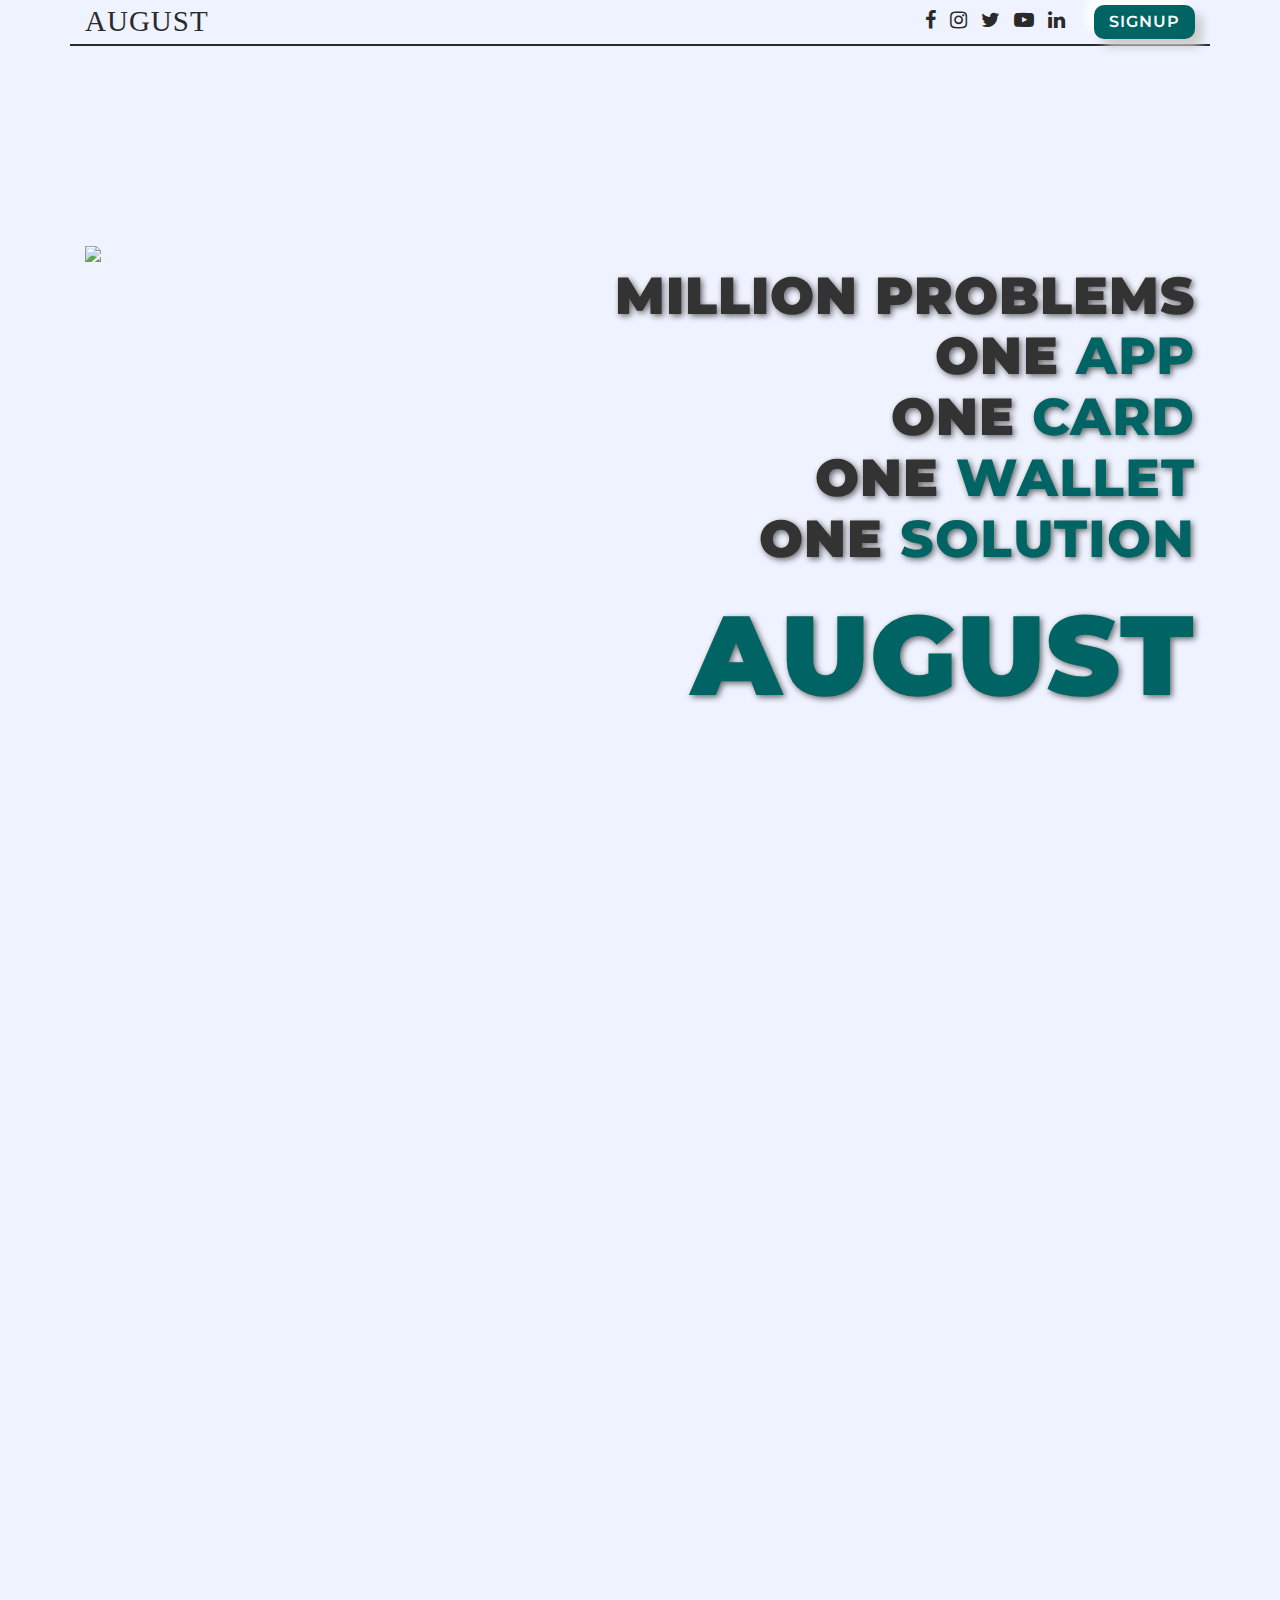
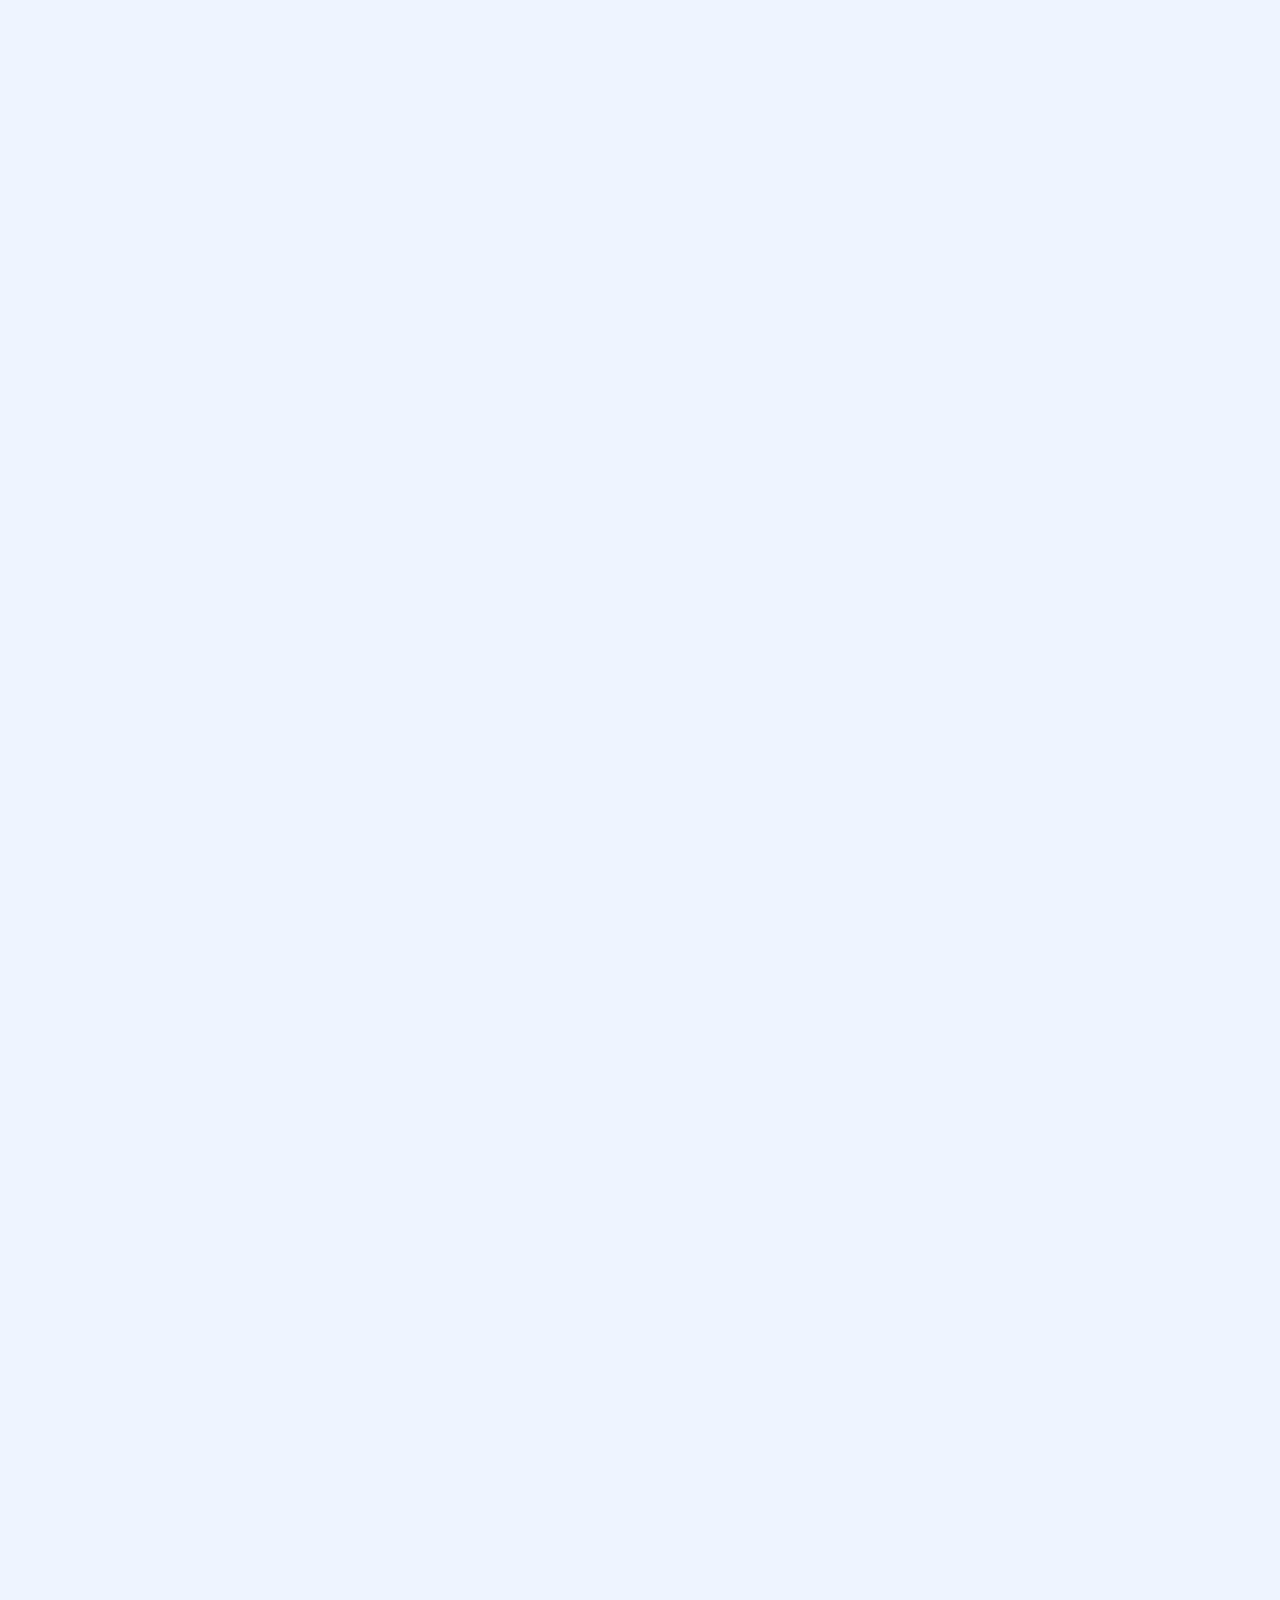
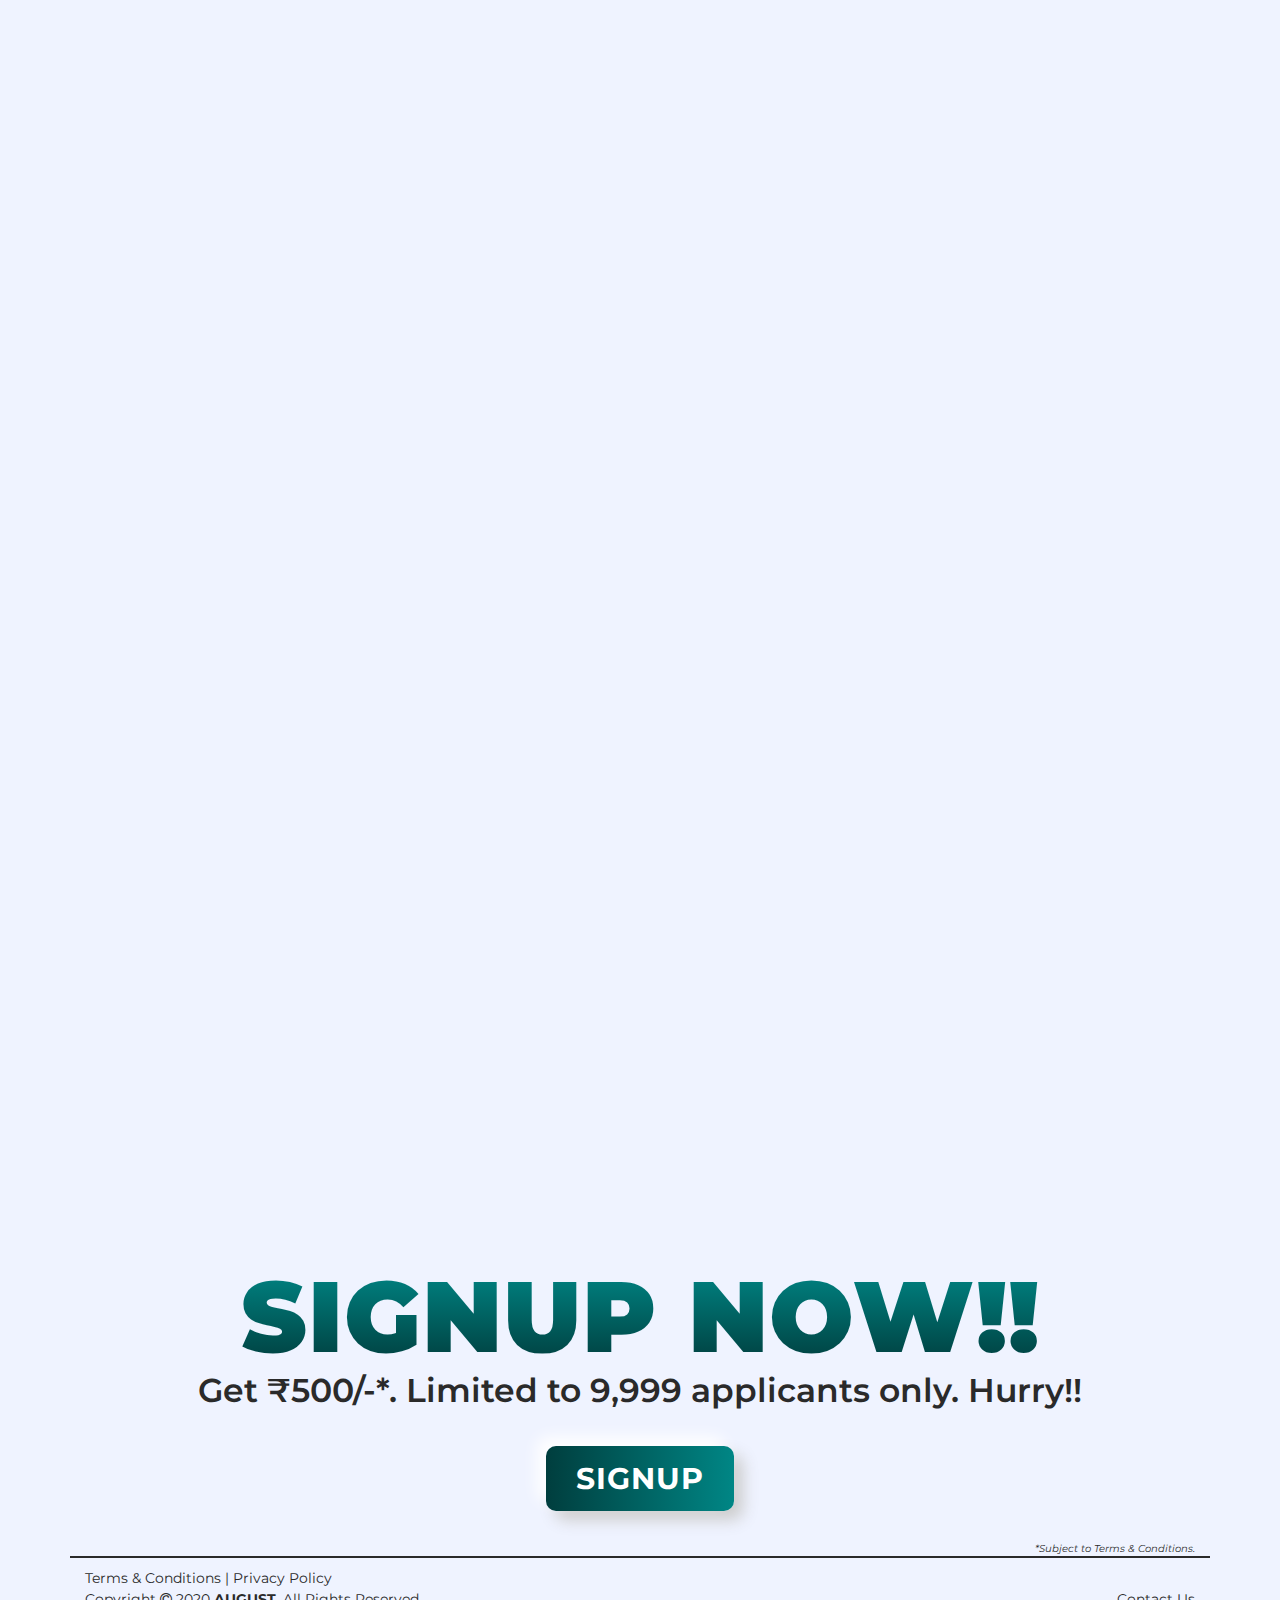
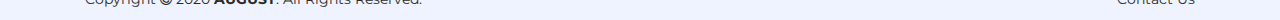
==== website/index.html @ 3f9d04b5 "WebSite Added" ====
<!DOCTYPE html>
<html>
<head>
	<title>August</title>
	<meta charset="utf-8">
	<meta name="viewport" content="width=device-width, initial-scale=1, shrink-to-fit=no">
	
	<link rel="stylesheet" href="https://maxcdn.bootstrapcdn.com/bootstrap/4.5.0/css/bootstrap.min.css">
	<link rel="stylesheet" href="https://stackpath.bootstrapcdn.com/font-awesome/4.7.0/css/font-awesome.min.css">
	<link rel="stylesheet" href="https://cdnjs.cloudflare.com/ajax/libs/animate.css/3.5.2/animate.min.css">
	<link rel="stylesheet" href="css/style.css">
</head>
<body>

	<header class="august-header">
		<div class="container">
			<div class="row">
				<div class="col-12 col-sm-4">
					<div class="brand-logodiv">
						<a href="https://myaugust.app/" class="brand-logo">AUGUST</a>
					</div>
				</div>
				<div class="col-12 col-sm-8">
					<div class="header-rightdiv">
						<ul class="header-socialmedia">
							<li><a href="https://www.facebook.com/MyAugustapp-110056704136894"><i class="fa fa-facebook" aria-hidden="true"></i></a></li>
							<li><a href="https://www.instagram.com/myaugustapp/"><i class="fa fa-instagram" aria-hidden="true"></i></a></li>
							<li><a href="https://twitter.com/myaugustapp"><i class="fa fa-twitter" aria-hidden="true"></i></a></li>
							<li><a href="https://www.youtube.com/channel/UCLNzcDbxr8RJSC1ShacYkLw"><i class="fa fa-youtube-play" aria-hidden="true"></i></a></li>
							<li><a href="https://www.linkedin.com/in/my-august-7152271b5"><i class="fa fa-linkedin" aria-hidden="true"></i></a></li>
						</ul>
						<a href="https://django-deploy-test.herokuapp.com/signup" class="header-signup">SignUp</a>
					</div>
				</div>
			</div>
		</div>
	</header>
	<div class="container h-100vh">
		<div class="row fullheight align-items-center">
			<div class="col-12 d-block d-sm-none">
				<img src="images/august-brand-mobile.png" class="mx-auto d-block img-fluid m-b-30 m-t-30 wow slideInUp" data-wow-duration="2s">
			</div>
			<div class="col-12 col-sm-4 d-none d-sm-block">
				<img src="images/august-brand.png" class="mx-auto d-block main-brand-image wow slideInUp" data-wow-duration="2s">
			</div>
			<div class="col-12 col-sm-8">
				<p class="main-heading wow slideInUp" data-wow-duration="2s">Million Problems</p>
				<p class="main-heading wow slideInUp" data-wow-duration="2s">One <span class="theme-caps">App</span></p>
				<p class="main-heading wow slideInUp" data-wow-duration="2s">One <span class="theme-caps">Card</span></p>
				<p class="main-heading wow slideInUp" data-wow-duration="2s">One <span class="theme-caps">Wallet</span></p>
				<p class="main-heading wow slideInUp" data-wow-duration="2s">One <span class="theme-caps">Solution</span></p>
				<p class="main-theme-heaading m-t-30 wow slideInUp" data-wow-duration="2s">August</p>
			</div>
		</div>
	</div>

	<div class="container">
		<div class="row">
			<div class="col-12 col-sm-12 col-md-12 col-lg-12 col-xl-12">

				<div class="row">
					<div class="col-12 offset-sm-1 col-sm-10">
						<p class="first-top-heading wow slideInUp" data-wow-duration="2s">Power of all the apps, cards and wallets on Earth, Moon and Mars in your pocket.</p>
						<p class="first-top-subheading wow slideInUp" data-wow-duration="2s">One <span class="theme-caps">card</span> to spend from all your cards. <br/> One <span class="theme-caps">app</span> to manage all your finances. <br/> One <span class="theme-caps">wallet</span> for all your transactions. <br/><br/> The technology you always wanted - A numberless, secure card that can be used worldwide. An app that lets you plan, invest and save, and a multipurpose wallet with endless opportunities. </p>
					</div>
				</div>

				<div class="row">
					<div class="col-sm-6">
						<div class="flip-card-outer flip-card-one wow fadeIn" data-wow-duration="2s">
							<div class="flip-card flipcard1">
								<div class="flip-card-inner front">
									<p class="flip-card-inner-heading color-10 wow slideInUp" data-wow-duration="2s">One Wallet, <br/> Many Possibilities.<br/></p>
									<p class="flip-card-inner-subheading m-b-5 wow slideInUp" data-wow-duration="2s"><br/>Payments simplified.</p>
									<p class="flip-card-inner-subheading m-b-5 wow slideInUp" data-wow-duration="2s">Instant funds transfer to bank.</p>
									<p class="flip-card-inner-subheading m-b-5 wow slideInUp" data-wow-duration="2s">Effortless sending & requesting money.</p>
									<button class="flip-card-button" onclick="flip('.flipcard1')">
										<i class="fa fa-plus" aria-hidden="true"></i>
									</button>
								</div>
								<div class="flip-card-inner back">
									<p class="flip-card-inner-content">Making payments faster and affordable. Now send money abroad at no extra cost through a reliable gateway. Be it a business venture or transfer to your loved ones overseas, just enter account details or pay directly to their wallet. August also helps you transfer funds to local bank accounts with just a tap in the most secure and smart way. Furthermore, send or request money, split bills, or pay your friend back in 2 easy steps and get instant notifications every time you make a transaction.</p>
									<button class="flip-card-button" onclick="flip('.flipcard1')">
										<i class="fa fa-minus" aria-hidden="true"></i>
									</button>
								</div>
							</div>
						</div>
					</div>
					<div class="col-sm-6">
						<div class="flip-card-outer flip-card-one wow fadeIn" data-wow-duration="2s">
							<div class="flip-card flipcard2">
								<div class="flip-card-inner front color-10">
									<p class="flip-card-inner-heading white wow slideInUp" data-wow-duration="2s">Go Cashless. <br/> Go Contactless.</p>
									<p class="flip-card-inner-subheading white m-b-5 wow slideInUp" data-wow-duration="2s"><br/>Now Forget Cash.</p>
									<p class="flip-card-inner-subheading white m-b-5 wow slideInUp" data-wow-duration="2s">Tap. Pay. Go!</p>
									<p class="flip-card-inner-subheading white m-b-5 wow slideInUp" data-wow-duration="2s"><br/>#KeepYourDistance</p>
									<button class="flip-card-button" onclick="flip('.flipcard2')">
										<i class="fa fa-plus" aria-hidden="true"></i>
									</button>
								</div>
								<div class="flip-card-inner back">
									<p class="flip-card-inner-content">Bulky wallets are a passé; live light and go digital with August App. Make all your payments with a click, anytime anywhere! Be it shopping, dining, travelling, or funds transfer, make  the most of digital-cashless-contactless transactions to stay safe and secure. What's more? Earn upto 100% cashback on every transaction in real cash!</p>
									<button class="flip-card-button" onclick="flip('.flipcard2')">
										<i class="fa fa-minus" aria-hidden="true"></i>
									</button>
								</div>
							</div>
						</div>
					</div>
				</div>

				<div class="row">
					<div class="col-sm-6">
						<div class="flip-card-outer flip-card-two wow fadeIn" data-wow-duration="2s">
							<div class="flip-card flipcard3">
								<div class="flip-card-inner front color-3">
									<p class="flip-card-inner-heading white wow slideInUp" data-wow-duration="2s">Money Without Borders. </p>
									<p class="flip-card-inner-subheading white wow slideInUp" data-wow-duration="2s"><br/><br/>Transfer funds abroad with just a tap at lowest possible rates. </p>
									<p class="flip-card-inner-subheading white wow slideInUp" data-wow-duration="2s"><br/>#NeverGetScammed</p>
									<button class="flip-card-button" onclick="flip('.flipcard3')">
										<i class="fa fa-plus" aria-hidden="true"></i>
									</button>
								</div>
								<div class="flip-card-inner back">
									<p class="flip-card-inner-content">International funds transfer has never been easier! No transaction fee, no hassle, easy payment in seconds.Load wallet with any currency, enter receiver’s details and send money to your loved ones abroad instantly.</p>
									<button class="flip-card-button" onclick="flip('.flipcard3')">
										<i class="fa fa-minus" aria-hidden="true"></i>
									</button>
								</div>
							</div>
						</div>
					</div>
					<div class="col-sm-6">
						<div class="flip-card-outer flip-card-two wow fadeIn" data-wow-duration="2s">
							<div class="flip-card flipcard4">
								<div class="flip-card-inner front">
									<p class="flip-card-inner-heading text-center plus-36 color-10 wow slideInUp" data-wow-duration="2s">Its Free. <br/> </p>
									<p class="flip-card-inner-heading text-center color-10 wow slideInUp" data-wow-duration="2s">Its 10x Cheaper!!</p>
									<p class="flip-card-inner-subheading text-center wow slideInUp" data-wow-duration="2s"><br/><br/> #F**KTheBanks</p>
									<!-- <button class="flip-card-button" onclick="flip('.flipcard4')">
										<i class="fa fa-plus" aria-hidden="true"></i>
									</button> -->
								</div>
								<!-- <div class="flip-card-inner back">
									<p class="flip-card-inner-content">We understand your pain when you forget where you got that huge bill. No need to worry. Each and every transaction will be recorded with location, date, and time. You get instant notifications for every single spending making your money safe and you aware. All this due to the August App so that only you could control your life. Pay smartly, live happily</p>
									<button class="flip-card-button" onclick="flip('.flipcard4')">
										<i class="fa fa-minus" aria-hidden="true"></i>
									</button>
								</div> -->
							</div>
						</div>
					</div>
				</div>

				<div class="row">
					<div class="col-12 offset-sm-1 col-sm-10">
						<p class="second-top-heading wow slideInUp" data-wow-duration="2s">How does it work? <br/> Add.Select.Pay! Done. </p>
						<p class="second-top-subheading wow slideInUp" data-wow-duration="2s">1. <span class="theme-caps">Add</span> all your cards to the app. </p>
						<p class="second-top-subheading wow slideInUp" data-wow-duration="2s">2. <span class="theme-caps">Select</span> the card you want to pay with. </p>
						<p class="second-top-subheading wow slideInUp" data-wow-duration="2s">3. <span class="theme-caps">Pay</span> through the app or swipe your August card.</p>
						<p class="second-top-subheading wow slideInUp" data-wow-duration="2s">4. <span class="theme-caps">Done</span>.</p>
					</div>
				</div>

				<div class="row">
					<div class="col-sm-6">
						<div class="flip-card-outer flip-card-three wow fadeIn" data-wow-duration="2s" >
							<div class="flip-card flipcard6">
								<div class="flip-card-inner front color-4">
									<p class="flip-card-inner-heading grey level-1 text-right wow slideInUp" data-wow-duration="2s">Travel <br/> Stress <br/> Free. </p>
									<p class="flip-card-inner-subheading grey level--1 text-right wow slideInUp" data-wow-duration="2s"> Pay like a local Internationally. <br/> Top-up, Swap and Pay <br/> in any currency anywhere.</p>
									<button class="flip-card-button" onclick="flip('.flipcard6')">
										<i class="fa fa-plus" aria-hidden="true"></i>
									</button>
								</div>
								<div class="flip-card-inner back">
									<p class="flip-card-inner-content">August is the perfect travel companion for a smooth and adventurous trip to your favorite destination. Now pay like a local in foriegn currency on a foriegn land with just a tap on the app. Swap currencies in seconds and withdraw cash anytime, anywhere. Choose from over 150 currencies and exchange at the lowest forex rate available. You are also eligible for frequent flier miles, rewards, and cashbacks on every transaction. Now make your life easier and travel light with just one card for all your payment needs without any transaction fee. </p>
									<button class="flip-card-button" onclick="flip('.flipcard6')">
										<i class="fa fa-minus" aria-hidden="true"></i>
									</button>
								</div>
							</div>
						</div>
					</div>
					<div class="col-sm-6">
						<div class="flip-card-outer flip-card-three wow fadeIn" data-wow-duration="2s" >
							<div class="flip-card flipcard7">
								<div class="flip-card-inner front color-2">
									<p class="flip-card-inner-heading level-1 white wow slideInUp" data-wow-duration="2s">Withdraw <br/> Cash <br/> Worldwide.</p>
									<p class="flip-card-inner-subheading level--1 white wow slideInUp" data-wow-duration="2s">Worldwide cash withdrawal with just one card at no transaction fee. <br/> Dodge the foreign ATM fee forever!</p>
									<!-- <button class="flip-card-button" onclick="flip('.flipcard7')">
										<i class="fa fa-plus" aria-hidden="true"></i>
									</button> -->
								</div>
								<!-- <div class="flip-card-inner back">
									<p class="flip-card-inner-content">Choose August App not just to pay your bills. You can get the most of your traveling adventures. Pay anywhere. Get cashback anywhere. If you have August App in your smartphone, you are eligible for goodies. Get rewarded for every spending. You love traveling, we love you. We charge you the lowest forex rates across the globe without hampering your plans & budget.</p>
									<button class="flip-card-button" onclick="flip('.flipcard7')">
										<i class="fa fa-minus" aria-hidden="true"></i>
									</button>
								</div> -->
							</div>
						</div>
					</div>
				</div>

				<div class="row">
					<div class="col-sm-6">
						<div class="flip-card-outer flip-card-four wow fadeIn" data-wow-duration="2s" >
							<div class="flip-card flipcard8">
								<div class="flip-card-inner front color-8">
									<p class="flip-card-inner-subheading white wow slideInUp" data-wow-duration="2s">No Transaction Fees. <br/>
										No Marked Up Fees. <br/>
										No Hidden Fees. <br/>
										No Maintenance Fees. <br/> 
										No Interest Fees.<br/>
									</p>
									<p class="flip-card-inner-heading white plus-36 m-b-0 m-t--10 wow slideInUp" data-wow-duration="2s">No Fees.</p>
									<p class="flip-card-inner-heading white plus-36 m-t--10 wow slideInUp" data-wow-duration="2s">Ever.</p>
									<!-- <button class="flip-card-button" onclick="flip('.flipcard8')">
										<i class="fa fa-plus" aria-hidden="true"></i>
									</button> -->
								</div>
								<!-- <div class="flip-card-inner back">
									<p class="flip-card-inner-content">Paint your spending canvas yourself with August App. Get rid of worries when you are abroad having vacations or joining higher studies. Just top up your August App with money from a bank account. Swap in the currency of which ever country you are. Currently, there are 150 currencies available right at your fingertips. Be the master. In one word, it’s a ‘masterstroke’. Your travel experience, payments, plans, all reach soaring peaks.</p>
									<button class="flip-card-button" onclick="flip('.flipcard8')">
										<i class="fa fa-minus" aria-hidden="true"></i>
									</button>
								</div> -->
							</div>
						</div>
					</div>
					<div class="col-sm-6">
						<div class="flip-card-outer flip-card-four wow fadeIn" data-wow-duration="2s" >
							<div class="flip-card flipcard9">
								<div class="flip-card-inner front">
									<p class="flip-card-inner-heading level-1 color-8 m-b-0 wow slideInUp" data-wow-duration="2s">Get Upto</p>
									<p class="flip-card-inner-heading plus-36 color-8 m-b-0 wow slideInUp" data-wow-duration="2s">100%</p>
									<p class="flip-card-inner-heading level-1 color-8 m-b-0 wow slideInUp" data-wow-duration="2s">Cashback.</p>
									<p class="flip-card-inner-subheading wow slideInUp" data-wow-duration="2s">Earn as you pay with guaranteed cashback on every transaction, even when you pay your bills. <br/> Honest Cash. No Tricks. </p>
									<button class="flip-card-button" onclick="flip('.flipcard9')">
										<i class="fa fa-plus" aria-hidden="true"></i>
									</button>
								</div>
								<div class="flip-card-inner back">
									<p class="flip-card-inner-content">You read it right! Shop anywhere, pay bills or transfer money and earn upto 100% cashback on every transaction in REAL cash. No points, no gimmicks!  An app that's not just limited to convenient payments, but extends to real rewards making your time and money worthwhile.</p>
									<button class="flip-card-button" onclick="flip('.flipcard9')">
										<i class="fa fa-minus" aria-hidden="true"></i>
									</button>
								</div>
							</div>
						</div>
					</div>
				</div>

				<div class="row">
					<div class="col-sm-6">
						<div class="flip-card-outer flip-card-five wow fadeIn" data-wow-duration="2s" >
							<div class="flip-card flipcard10">
								<div class="flip-card-inner front color-6">
									<p class="flip-card-inner-heading color-1 level-1 wow slideInUp" data-wow-duration="2s">Up Your <br/> Shopping <br/> Game.</p>
									<p class="flip-card-inner-subheading wow slideInUp" data-wow-duration="2s"><br/>Shopping with August is faster, <br/> cheaper and simpler.</p>
									<button class="flip-card-button" onclick="flip('.flipcard10')">
										<i class="fa fa-plus" aria-hidden="true"></i>
									</button>
								</div>
								<div class="flip-card-inner back">
									<p class="flip-card-inner-content">Shopping with select merchants is more rewarding and economical when you pay using August App. Shop now, pay later, or opt for easy interest-free EMIs or get it financed to spend at your convenience and earn daily cashbacks. Enjoy a painless shopping experience like never before.</p>
									<button class="flip-card-button" onclick="flip('.flipcard10')">
										<i class="fa fa-minus" aria-hidden="true"></i>
									</button>
								</div>
							</div>
						</div>
					</div>
					<div class="col-sm-6">
						<div class="flip-card-outer flip-card-five wow fadeIn" data-wow-duration="2s" >
							<div class="flip-card flipcard11">
								<div class="flip-card-inner front color-1">
									<p class="flip-card-inner-heading plus-36 white m-b-0 wow slideInUp" data-wow-duration="2s">Buy Now, <br/> Pay Later. </p>
									<p class="flip-card-inner-subheading white wow slideInUp" data-wow-duration="2s"><br/>With pre-approved credit line and interest free EMI’s, now never hold back on your wish list.</p>
									<button class="flip-card-button" onclick="flip('.flipcard11')">
										<i class="fa fa-plus" aria-hidden="true"></i>
									</button>
								</div>
								<div class="flip-card-inner back">
									<p class="flip-card-inner-content">August is your fastest way to shop online with 0% interest. Now buy and pay later at your convenience or opt for easy interest free monthly installments and splurge as you like! With pre-approved credit line shop at any store, buy online, book flights, pay bills, make any transaction and have the freedom to pay whenever you like without the burden of paying extra. </p>
									<button class="flip-card-button" onclick="flip('.flipcard11')">
										<i class="fa fa-minus" aria-hidden="true"></i>
									</button>
								</div>
							</div>
						</div>
					</div>
				</div>

				<div class="row">
					<div class="col-sm-6">
						<div class="flip-card-outer flip-card-six wow fadeIn" data-wow-duration="2s" >
						<div class="flip-card flipcard13">
							<div class="flip-card-inner front color-7">
								<p class="flip-card-inner-heading plus-11 color-11 wow slideInUp" data-wow-duration="2s">Stay On <br/> Top Of <br/> Your Money.</p>
								<p class="flip-card-inner-subheading wow slideInUp" data-wow-duration="2s">Use custom hashtags to manage <br/> and categorize your expenses.</p>
								<button class="flip-card-button" onclick="flip('.flipcard13')">
									<i class="fa fa-plus" aria-hidden="true"></i>
								</button>
							</div>
							<div class="flip-card-inner back">
								<p class="flip-card-inner-content">Be in-charge of your money every time you spend a dime! A cutting-edge feature that lets you categorize and organize all your payments under custom hashtags. Every transaction is recorded with date, time and location only accessible to you leading to a detailed summary of weekly/monthly expenses.</p>
								<button class="flip-card-button" onclick="flip('.flipcard13')">
									<i class="fa fa-minus" aria-hidden="true"></i>
								</button>
							</div>
						</div>
						</div>
					</div>
					<div class="col-sm-6">
						<div class="flip-card-outer flip-card-six wow fadeIn" data-wow-duration="2s" >
							<div class="flip-card flipcard12">
								<div class="flip-card-inner front color-5">
									<p class="flip-card-inner-heading white plus-11 wow slideInUp" data-wow-duration="2s">Grow <br/> Your <br/> Money.</p>
									<p class="flip-card-inner-subheading white wow slideInUp" data-wow-duration="2s">Plan, invest and save for a better future with August’s smart saving options tailor made for you.</p>
									<button class="flip-card-button" onclick="flip('.flipcard12')">
										<i class="fa fa-plus" aria-hidden="true"></i>
									</button>
								</div>
								<div class="flip-card-inner back">
									<p class="flip-card-inner-content">Want to save for that trip but can't stick to budget? Let August’s innovative saving options help you invest and save money for all your future expenses. Make the most of in-app financial advice and automated savings based on your spending patterns without costing you a bomb!</p>
									<button class="flip-card-button" onclick="flip('.flipcard12')">
										<i class="fa fa-minus" aria-hidden="true"></i>
									</button>
								</div>
							</div>
						</div>
					</div>
				</div>

				<div class="row">
					<div class="col-sm-6">
						<div class="flip-card-outer flip-card-seven wow fadeIn" data-wow-duration="2s" >
							<div class="flip-card flipcard15">
								<div class="flip-card-inner front color-11">
									<p class="flip-card-inner-heading white wow slideInUp" data-wow-duration="2s">Have a <br/>question? <br/> Ask <span class="fontsize-65">FRIDAY!</span></p>
										<p class="flip-card-inner-subheading white wow slideInUp" data-wow-duration="2s">Your personal assistant powered by AI<br/> to help you round-the-clock.<br/><br/></p>
										<button class="flip-card-button" onclick="flip('.flipcard15')">
											<i class="fa fa-plus" aria-hidden="true"></i>
										</button>
								</div>
								<div class="flip-card-inner back">
									<p class="flip-card-inner-content">Meet Friday - Your personal assistant, financial advisor and virtual friend all in one! You can ask her to send money, automate your savings, manage monthly income, give financial advice, or simply notify your wallet balance. Friday will also help you navigate your way through the app and interact better for a seamless experience. This AI powered chatbot is a state-of-the-art voice recognition software that will make your life easier by the day.</p>
									<button class="flip-card-button" onclick="flip('.flipcard15')">
										<i class="fa fa-minus" aria-hidden="true"></i>
									</button>
								</div>
							</div>
						</div>
					</div>
					<div class="col-sm-6">
						<div class="flip-card-outer flip-card-seven wow fadeIn" data-wow-duration="2s" >
							<div class="flip-card flipcard14">
								<div class="flip-card-inner front color-9">
									<p class="flip-card-inner-heading white wow slideInUp" data-wow-duration="2s">More Intelligent. <br/> More Secure. <br/> More Reliable.</p>
									<p class="flip-card-inner-subheading white wow slideInUp" data-wow-duration="2s">With world class 265 encrypted algorithms your data is in safe hands because your security is our priority. <br/><br/> #SaferThanBankVault</p>
									<button class="flip-card-button" onclick="flip('.flipcard14')">
										<i class="fa fa-plus" aria-hidden="true"></i>
									</button>
								</div>
								<div class="flip-card-inner back">
									<p class="flip-card-inner-content">Our team has worked tirelessly to create technologically advanced encryption algorithms that ensure your data is in safe hands. Your identity is protected by Face ID as well as finger touch so only you can access, operate, and manage your August app. The august card is numberless hence extremely secure but even if you lose it, just block it with a single tap on the app.</p>
									<button class="flip-card-button" onclick="flip('.flipcard14')">
										<i class="fa fa-minus" aria-hidden="true"></i>
									</button>
								</div>
							</div>
						</div>
					</div>
				</div>

				<div class="row">
					<div class="col-12">
						<p class="last-heading">Signup Now!!</p>
						<p class="last-subheading">Get ₹500/-*. Limited to 9,999 applicants only. Hurry!!</p>
						<p class="m-b-0 text-center">
							<a href="https://django-deploy-test.herokuapp.com/signup"  class="last-signupbtn">SignUp</a>
						</p>
					</div>
					<div class="col-12">
						<p class="signup-tnc">*Subject to Terms & Conditions.</p>
					</div>
				</div>

			</div>
		</div>
	</div>
	
	<footer class="footer-bottom">
		<div class="container">
			<div class="row">
				<div class="col-12"></div>
			</div>
			<div class="row">
				<div class="col-12 col-sm-6">
					<p class="terms-policy"><a href="https://myaugust.app/terms-and-conditions/">Terms & Conditions</a> | <a href="https://myaugust.app/privacy-policy/">Privacy Policy</a></p>
					<p class="copyright-text">Copyright <i class="fa fa-copyright" aria-hidden="true"></i> 2020 <a href="https://myaugust.app/">AUGUST</a>. All Rights Reserved. </p>
				</div>
				<div class="col-12 col-sm-6">
					<p class="contact-us-heading">&nbsp;</p>
					<p class="contact-us-mail"><a href="mailto:myaugustapp@gmail.com">Contact Us</a></p>
				</div>
			</div>
		</div>

	</footer>

	<script src="https://ajax.googleapis.com/ajax/libs/jquery/3.5.1/jquery.min.js"></script>
	<script src="https://cdnjs.cloudflare.com/ajax/libs/popper.js/1.16.0/umd/popper.min.js"></script>
	<script src="https://maxcdn.bootstrapcdn.com/bootstrap/4.5.0/js/bootstrap.min.js"></script>
	<script src="js/flip-card.js"></script>
	<script src="https://cdnjs.cloudflare.com/ajax/libs/wow/1.1.2/wow.min.js"></script>
	<script>
		new WOW().init();
	</script>
</body>
</html>
---- website/css/style.css ----
@import url("https://fonts.googleapis.com/css2?family=Montserrat:ital,wght@0,100;0,200;0,300;0,400;0,500;0,600;0,700;0,800;0,900;1,100;1,200;1,300;1,400;1,500;1,600;1,700;1,800;1,900&display=swap");@font-face{font-family:'Aquire Regular';font-style:normal;font-weight:normal;src:local("Aquire Regular"),url("https://myaugust.app/wp-content/themes/simple-bootstrap/fonts/Aquire-BW0ox.woff") format("woff")}@font-face{font-family:'Aquire Light';font-style:normal;font-weight:normal;src:local("Aquire Light"),url("https://myaugust.app/wp-content/themes/simple-bootstrap/fonts/AquireLight-YzE0o.woff") format("woff")}@font-face{font-family:'Aquire Bold';font-style:normal;font-weight:normal;src:local("Aquire Bold"),url("https://myaugust.app/wp-content/themes/simple-bootstrap/fonts/AquireBold-8Ma60.woff") format("woff")}body{background-color:#eff3ff;font-family:'Montserrat', sans-serif;overflow-x:hidden;color:#2a2a2a}.fullwidth{width:100%;margin-bottom:0px}.fullheight{height:100%}.h-100vh{height:100vh}@media (max-width: 575px){.h-100vh{height:auto}}.white{color:#fff}.grey{color:#2a2a2a}.m-b-0{margin-bottom:0px !important}.m-b-5{margin-bottom:5px !important}.m-b-50{margin-bottom:50px}.m-t-50{margin-top:50px}.m-t-30{margin-top:30px}.m-b-30{margin-bottom:30px}.m-t--10{margin-top:-10px}.text-center{text-align:center}.text-right{text-align:right}.august-header{display:block !important}.august-header .container{border-bottom:2px solid #2a2a2a}.brand-logo{display:inline-block;color:#2a2a2a;font-size:29px;letter-spacing:1px;font-family:"Aquire Regular";font-family:"Aquire Light";font-family:"Aquire Bold"}.brand-logo:hover{color:#2a2a2a;text-decoration:none}.header-socialmedia{padding-left:0px;margin-bottom:0px;list-style-type:none;display:inline-block}.header-socialmedia li{display:inline-block;margin-left:10px;text-align:center}.header-socialmedia li a{color:#2a2a2a}.header-socialmedia li a i{color:#2a2a2a;font-size:20px}.header-signup{font-size:16px;font-weight:600;text-transform:uppercase;color:#fff !important;background-color:#006464;display:inline-block;padding:5px 15px;border-radius:10px;letter-spacing:1px;box-shadow:-8px -8px 10px #FFFFFF, 8px 8px 10px #CCC;margin-left:25px}.header-signup:hover{color:#fff;text-decoration:none}.header-rightdiv{text-align:right;margin-top:5px;margin-bottom:5px}.copyright-text{font-size:14px;margin-bottom:10px;color:#2a2a2a}.copyright-text a{color:#2a2a2a;font-weight:700}.copyright-text a:hover{color:#2a2a2a;text-decoration:none}@media (max-width: 575px){.copyright-text{text-align:center}}.terms-policy{font-size:14px;margin-top:10px;margin-bottom:0px;color:#2a2a2a}.terms-policy a{color:#2a2a2a}.terms-policy a:hover{color:#2a2a2a;text-decoration:none}@media (max-width: 575px){.terms-policy{text-align:center}}.footer-bottom .container{border-top:2px solid #2a2a2a}.contact-us-heading{font-size:14px;margin-top:10px;margin-bottom:0px;color:#2a2a2a;font-weight:700;text-align:right}@media (max-width: 575px){.contact-us-heading{text-align:center}}.contact-us-mail{font-size:14px;margin-bottom:10px;color:#2a2a2a;text-align:right}@media (max-width: 575px){.contact-us-mail{text-align:center}}.contact-us-mail a{color:#2a2a2a}.contact-us-mail a:hover{color:#2a2a2a;text-decoration:none}.main-heading{color:#333333;font-size:50px;font-weight:900;text-transform:uppercase;margin-bottom:0px;text-align:right;line-height:65px;letter-spacing:1px;text-shadow:2px 2px 6px rgba(0,0,0,0.6),-2px -2px 6px rgba(255,255,255,0.5)}@media (min-width: 576px) and (max-width: 1366px){.main-heading{font-size:4.100vw;line-height:4.758vw}}@media (max-width: 575px){.main-heading{font-size:24px;line-height:35px}}.main-theme-heaading{color:#006464;font-size:120px;line-height:120px;font-weight:900;text-align:right;text-transform:uppercase;letter-spacing:1px;text-shadow:2px 2px 6px rgba(0,0,0,0.6),-2px -2px 6px rgba(255,255,255,0.5)}@media (min-width: 576px) and (max-width: 1366px){.main-theme-heaading{font-size:8.785vw;line-height:8.785vw}}@media (max-width: 575px){.main-theme-heaading{font-size:60px;line-height:65px}}.main-brand-image{height:500px}@media (min-width: 576px) and (max-width: 992px){.main-brand-image{height:50vw}}.first-top-heading{background:linear-gradient(to left top, #003e3e, #008685);-webkit-background-clip:text;-webkit-text-fill-color:transparent;text-align:center;font-size:40px;font-weight:700;line-height:40px;margin-bottom:20px;margin-top:50px}@media (min-width: 576px) and (max-width: 768px){.first-top-heading{font-size:30px;line-height:35px}}@media (max-width: 575px){.first-top-heading{font-size:30px;line-height:36px}}.first-top-subheading{font-size:16px;font-weight:600;text-align:center;margin-bottom:30px}@media (max-width: 575px){.first-top-subheading{font-size:14px}}.second-top-heading{background:linear-gradient(to left top, #003e3e, #008685);-webkit-background-clip:text;-webkit-text-fill-color:transparent;text-align:center;font-size:36px;font-weight:700;line-height:40px;margin-bottom:20px;margin-top:50px}@media (max-width: 575px){.second-top-heading{font-size:30px;line-height:36px}}.second-top-subheading{font-size:16px;font-weight:600;text-align:center;margin-bottom:0px}.second-top-subheading:last-child{margin-bottom:50px}.theme-caps{color:#006464;text-transform:uppercase;font-weight:800}.last-heading{font-size:100px;font-weight:900;text-transform:uppercase;letter-spacing:1px;text-align:center;margin-bottom:0px;margin-top:30px;line-height:100px;background:linear-gradient(to top, #003e3e, #008685);-webkit-background-clip:text;-webkit-text-fill-color:transparent}@media (max-width: 575px){.last-heading{font-size:60px;line-height:60px}}.last-subheading{margin-bottom:30px;text-align:center;font-size:33px;font-weight:600;color:#2a2a2a}@media (max-width: 575px){.last-subheading{font-size:26px}}.last-signupbtn{font-size:30px;display:inline-block;padding:10px 30px;border-radius:10px;background:linear-gradient(to right, #003e3e, #008685);color:#fff;box-shadow:-9px -9px 16px #FFFFFF, 9px 9px 16px #CCC;margin-bottom:30px;text-transform:uppercase;font-weight:700;letter-spacing:1px}.last-signupbtn:hover{color:#fff;text-decoration:none}.flip-card{height:100%;position:absolute;-webkit-transform-style:preserve-3d;-moz-transform-style:preserve-3d;-o-transform-style:preserve-3d;transform-style:preserve-3d;-webkit-transition:all 1s ease;-moz-transition:all 1s ease;-o-transition:all 1s ease;transition:all 1s ease;width:100%;border-radius:20px;box-shadow:-9px -9px 16px #FFFFFF, 9px 9px 16px #CCC}.flip-card-outer{cursor:pointer;-webkit-perspective:600;-moz-perspective:600;perspective:600;position:relative;margin-top:30px;margin-bottom:30px}@media screen and (max-width: 576px){.flip-card-outer{margin-top:15px;margin-bottom:15px}}.flip-card:hover{transition:all 1s ease;box-shadow:-10px -10px 30px #FFFFFF, 10px 10px 30px #CCC}.flip-card-inner{-webkit-backface-visibility:hidden;-moz-backface-visibility:hidden;-o-backface-visibility:hidden;backface-visibility:hidden;height:100%;position:absolute;overflow:hidden;width:100%;border-radius:20px;padding:30px 30px 30px 30px}@media (max-width: 575px){.flip-card-inner{padding:30px 15px 30px 15px}}.flip-card-inner-img{width:auto;max-width:100%}.flip-card-inner-heading{font-size:48px;font-weight:700;line-height:normal}@media (min-width: 993px) and (max-width: 1200px){.flip-card-inner-heading{font-size:44px}}@media (min-width: 576px) and (max-width: 992px){.flip-card-inner-heading{font-size:40px}}@media (max-width: 575px){.flip-card-inner-heading{font-size:36px}}.flip-card-inner-heading.plus-11{font-size:55px}@media (min-width: 576px) and (max-width: 992px){.flip-card-inner-heading.plus-11{font-size:44px}}@media (max-width: 575px){.flip-card-inner-heading.plus-11{font-size:42px}}.flip-card-inner-heading.plus-36{font-size:80px}@media (min-width: 576px) and (max-width: 992px){.flip-card-inner-heading.plus-36{font-size:50px}}@media (max-width: 575px){.flip-card-inner-heading.plus-36{font-size:50px}}.flip-card-inner-heading.level-1{font-size:50px}@media (min-width: 576px) and (max-width: 992px){.flip-card-inner-heading.level-1{font-size:40px}}@media (max-width: 575px){.flip-card-inner-heading.level-1{font-size:40px}}.flip-card-inner-heading.color-1{background:linear-gradient(to right, #fc517f 0%, #ffc2d2 100%);-webkit-background-clip:text;-webkit-text-fill-color:transparent}.flip-card-inner-heading.color-2{background:linear-gradient(75deg, #8983ba, #9e98cc 20%, #c29abe 38%, #e197b0 56%, #ff9a7d 74%, #ffb467 84%, #ffda8e);-webkit-background-clip:text;-webkit-text-fill-color:transparent}.flip-card-inner-heading.color-8{background:linear-gradient(to right, #27b7d2, #94d1dd);-webkit-background-clip:text;-webkit-text-fill-color:transparent}.flip-card-inner-heading.color-10{background:linear-gradient(to left top, #003e3e, #008685);-webkit-background-clip:text;-webkit-text-fill-color:transparent}.flip-card-inner-heading.color-11{background:linear-gradient(to right, #ff9500, #ffc800);-webkit-background-clip:text;-webkit-text-fill-color:transparent}.flip-card-inner-subheading{font-size:18px;margin-bottom:0px}@media (min-width: 993px) and (max-width: 1200px){.flip-card-inner-subheading{font-size:16px}}@media (min-width: 576px) and (max-width: 992px){.flip-card-inner-subheading{font-size:16px}}@media (max-width: 575px){.flip-card-inner-subheading{font-size:16px;font-weight:800}}.flip-card-inner-subheading.level--1{font-size:16px}@media (max-width: 575px){.flip-card-inner-subheading.level--1{font-size:14px}}.flip-card-inner-subheading.color-1{background:linear-gradient(to right, #fc517f 0%, #ffc2d2 100%);-webkit-background-clip:text;-webkit-text-fill-color:transparent}.flip-card-inner-subheading.color-8{background:linear-gradient(to right, #27b7d2, #94d1dd);-webkit-background-clip:text;-webkit-text-fill-color:transparent}.flip-card-inner-subheading.color-10{background:linear-gradient(to left top, #003e3e, #008685);-webkit-background-clip:text;-webkit-text-fill-color:transparent}.flip-card-inner-subheading.color-11{background:linear-gradient(to right, #ff9500, #ffc800);-webkit-background-clip:text;-webkit-text-fill-color:transparent}.flip-card-inner-content{color:#fff;font-size:16px;font-weight:600}@media (min-width: 576px) and (max-width: 992px){.flip-card-inner-content{font-size:14px}}@media (max-width: 575px){.flip-card-inner-content{font-size:14px;font-weight:500}}.flip-card-button{position:absolute;bottom:15px;right:15px;border-radius:50%;border:none;font-size:16px;padding:6px 11px}.flip-card-button i{font-size:16px;vertical-align:middle}.flip-card .front{background-color:#eff3ff}.flip-card .front.color-1{background:linear-gradient(to right, #fc517f 0%, #ffc2d2 100%)}.flip-card .front.color-2{background:linear-gradient(to bottom right, #f8751d, #f2995e)}.flip-card .front.color-3{background:url(../images/money-without-borders.jpg) no-repeat;background-position:bottom;background-size:cover}.flip-card .front.color-4{background:url(../images/travel-stress-free.jpg) no-repeat;background-position:center center;background-size:cover}.flip-card .front.color-5{background:url(../images/grow-your-money.jpg) no-repeat;background-position:right center;background-size:cover}.flip-card .front.color-6{background:url(../images/up-your-shopping-game.jpg) no-repeat;background-position:right center;background-size:cover}.flip-card .front.color-7{background:url(../images/stay-on-top-of-your-money.png);background-position:right bottom;background-repeat:no-repeat;background-size:contain}.flip-card .front.color-8{background:linear-gradient(to right, #27b7d2, #94d1dd)}.flip-card .front.color-9{background-color:#2a2a2a}.flip-card .front.color-10{background:linear-gradient(to right, #003e3e, #008685)}.flip-card .front.color-11{background:linear-gradient(to right, #ff9500, #ffc800)}.flip-card .front .flip-card-button{background-color:#006464;color:#fff}.flip-card .back{background:linear-gradient(to right, #003e3e, #008685);-webkit-transform:rotateY(180deg);-moz-transform:rotateY(180deg);-o-transform:rotateY(180deg);transform:rotateY(180deg)}.flip-card .back .flip-card-button{background-color:#fff;color:#006464}.flip-card.flipped{-webkit-transform:rotateY(180deg);-moz-transform:rotateY(180deg);-o-transform:rotateY(180deg);transform:rotateY(180deg)}.flip-card.flipped .front .flip-card-button{display:none}.flip-card-one{height:350px}.flip-card-two{height:350px}.flip-card-three{height:350px}.flip-card-four{height:350px}.flip-card-five{height:350px}.flip-card-six{height:350px}.flip-card-seven{height:350px}.flipcard2 .front .flip-card-button{background-color:#fff;color:#006464}.flipcard2 .back{background:#eff3ff}.flipcard2 .back .flip-card-inner-content{color:#006464}.flipcard2 .back .flip-card-button{background:linear-gradient(to right, #003e3e, #008685);color:#fff}.flipcard3 .front .flip-card-button{background-color:#fff;color:#2a2a2a}.flipcard3 .back{background:#eff3ff}.flipcard3 .back .flip-card-inner-content{color:#2a2a2a}.flipcard3 .back .flip-card-button{background:#2a2a2a;color:#fff}.flipcard6 .front .flip-card-button{background-color:#5dbbc2;color:#fff}.flipcard6 .back{background:#5dbbc2}.flipcard6 .back .flip-card-inner-content{color:#fff}.flipcard6 .back .flip-card-button{background:#fff;color:#5dbbc2}.flipcard9 .front .flip-card-button{background:linear-gradient(to right, #27b7d2, #94d1dd);color:#fff}.flipcard9 .back{background:linear-gradient(to right, #27b7d2, #94d1dd)}.flipcard9 .back .flip-card-inner-content{color:#fff}.flipcard9 .back .flip-card-button{background:#fff;color:#5dbbc2}.flipcard10 .front .flip-card-button{background:linear-gradient(to right, #fc517f 0%, #ffc2d2 100%);color:#fff}.flipcard10 .back{background:linear-gradient(to right, #fc517f 0%, #ffc2d2 100%)}.flipcard10 .back .flip-card-inner-content{color:#fff}.flipcard10 .back .flip-card-button{background:#fff;color:#fc517f}.flipcard11 .front .flip-card-button{background-color:#fff;color:#ec86a7}.flipcard11 .back{background:#eff3ff}.flipcard11 .back .flip-card-inner-content{color:#ec86a7}.flipcard11 .back .flip-card-button{background:#ec86a7;color:#fff}.flipcard13 .front .flip-card-button{background:linear-gradient(to right, #ff9500, #ffc800);color:#fff}.flipcard13 .back{background:linear-gradient(to right, #ff9500, #ffc800)}.flipcard13 .back .flip-card-inner-content{color:#fff}.flipcard13 .back .flip-card-button{background:#fff;color:#ff9500}.flipcard12 .front .flip-card-button{background-color:#fff;color:#ed9621}.flipcard12 .back{background:#eff3ff}.flipcard12 .back .flip-card-inner-content{color:#ed9621}.flipcard12 .back .flip-card-button{background:#ed9621;color:#fff}.flipcard15 .front .flip-card-button{background-color:#fff;color:#eea11e}.flipcard15 .back{background:#eff3ff}.flipcard15 .back .flip-card-inner-content{color:#eea11e}.flipcard15 .back .flip-card-button{background:#eea11e;color:#fff}.flipcard14 .front .flip-card-button{background-color:#fff;color:#2a2a2a}.flipcard14 .back{background:#eff3ff}.flipcard14 .back .flip-card-inner-content{color:#2a2a2a}.flipcard14 .back .flip-card-button{background:#2a2a2a;color:#fff}.fontsize-65{font-size:65px}@media (max-width: 575px){.fontsize-65{font-size:50px}}.signup-tnc{font-style:italic;font-size:10px;margin-bottom:0px;text-align:right}@media (min-width: 576px) and (max-width: 992px){.flipcard14 .flip-card-inner-heading{font-size:30px}.flipcard6 .back .flip-card-inner-content{font-size:13px}}@media (max-width: 575px){.brand-logodiv{text-align:center}.flipcard14 .flip-card-inner-heading{font-size:30px}.flipcard1 .back .flip-card-inner-content{font-size:13px}.flipcard6 .back .flip-card-inner-content{font-size:13px}}
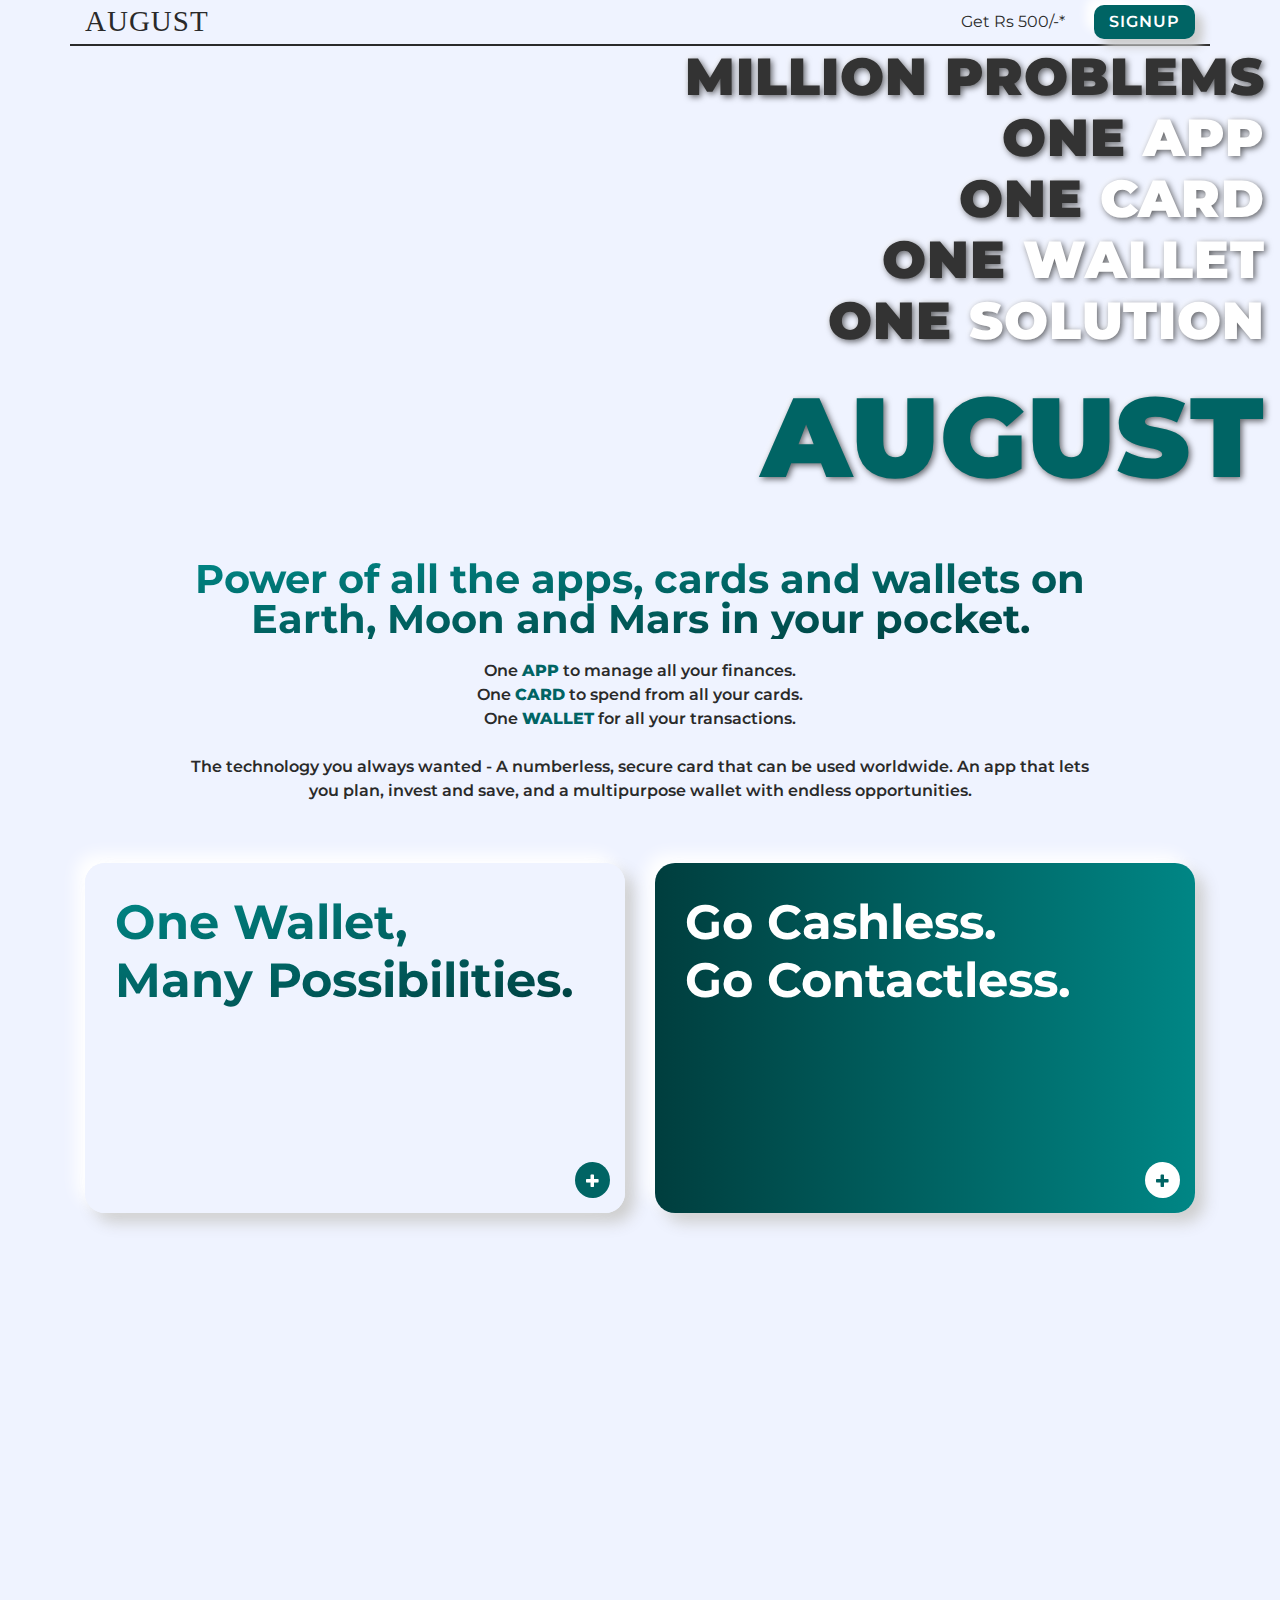
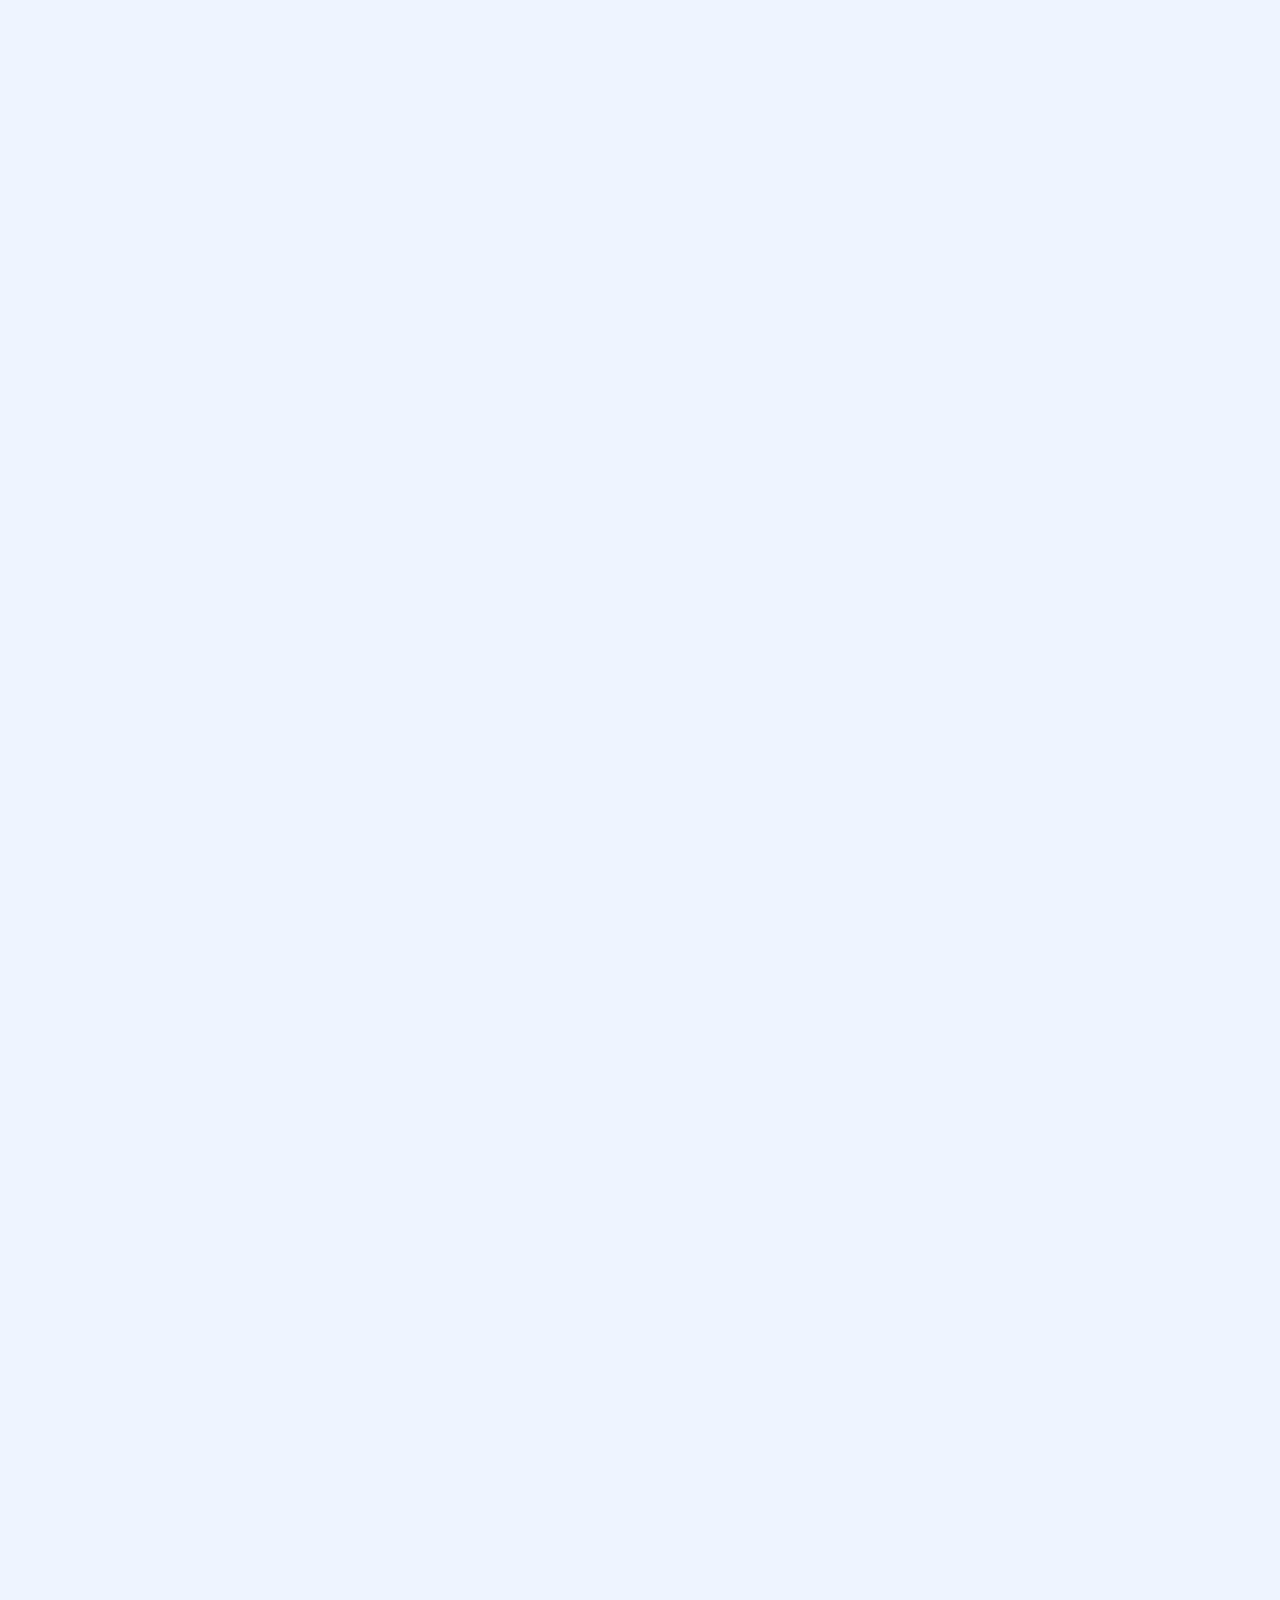
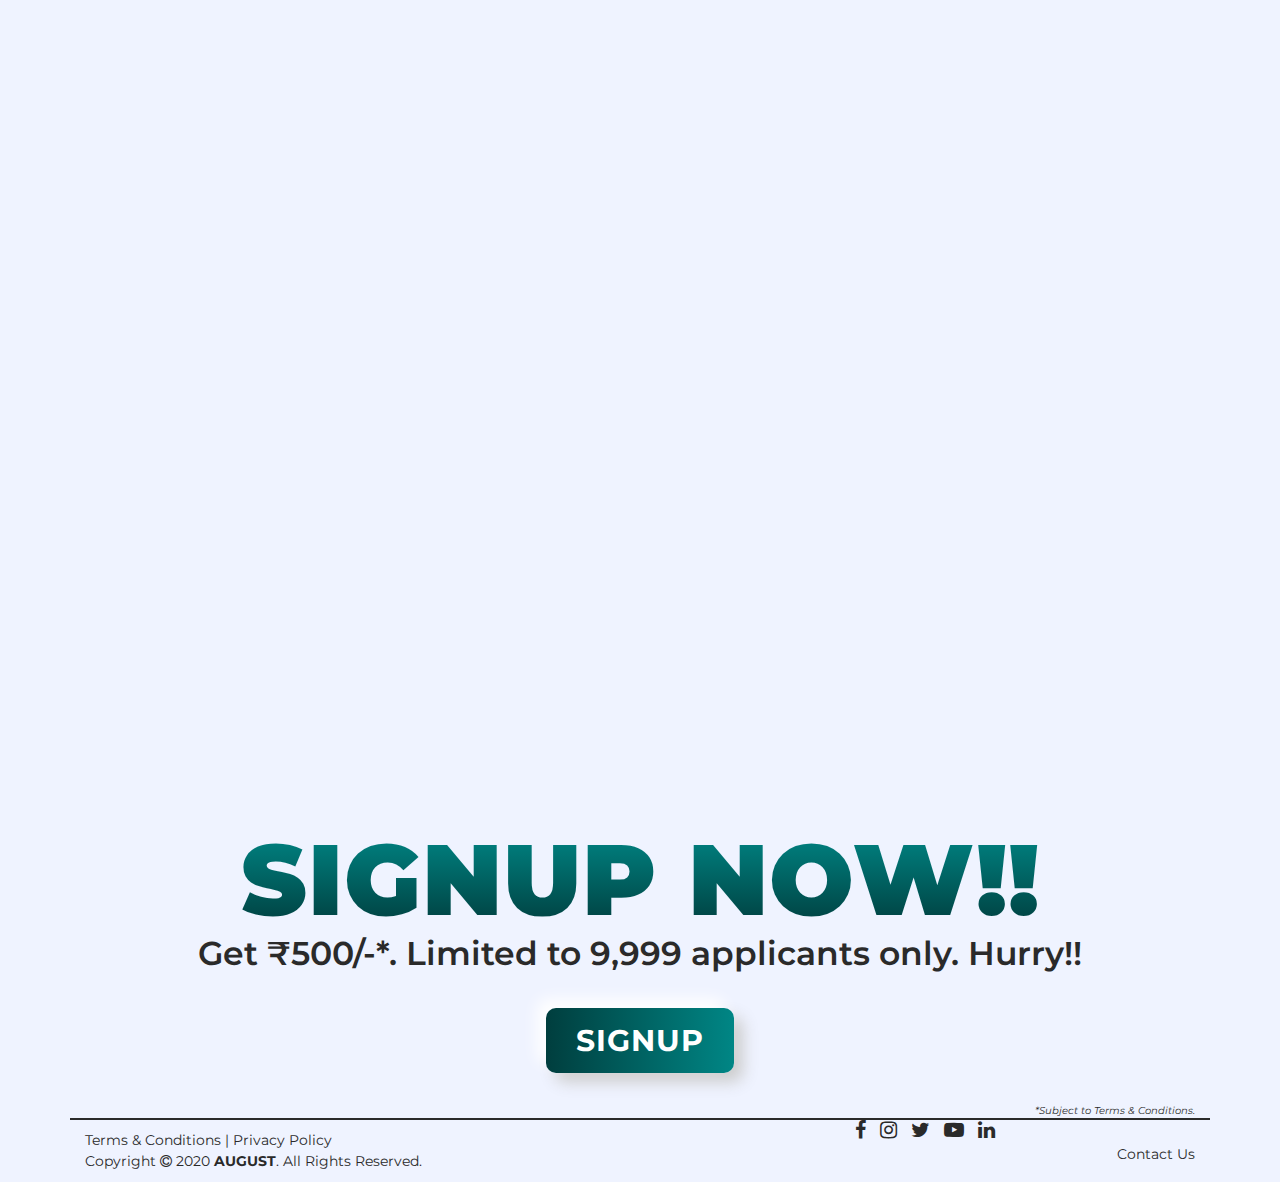
==== commit 6647961d: "Fix banner image" ====
--- a/website/index.html
+++ b/website/index.html
@@ -22,34 +22,23 @@
 				</div>
 				<div class="col-12 col-sm-8">
 					<div class="header-rightdiv">
-						<ul class="header-socialmedia">
-							<li><a href="https://www.facebook.com/MyAugustapp-110056704136894"><i class="fa fa-facebook" aria-hidden="true"></i></a></li>
-							<li><a href="https://www.instagram.com/myaugustapp/"><i class="fa fa-instagram" aria-hidden="true"></i></a></li>
-							<li><a href="https://twitter.com/myaugustapp"><i class="fa fa-twitter" aria-hidden="true"></i></a></li>
-							<li><a href="https://www.youtube.com/channel/UCLNzcDbxr8RJSC1ShacYkLw"><i class="fa fa-youtube-play" aria-hidden="true"></i></a></li>
-							<li><a href="https://www.linkedin.com/in/my-august-7152271b5"><i class="fa fa-linkedin" aria-hidden="true"></i></a></li>
-						</ul>
+						<span class="header-get500">Get Rs 500/-*</span>
 						<a href="https://django-deploy-test.herokuapp.com/signup" class="header-signup">SignUp</a>
 					</div>
 				</div>
 			</div>
 		</div>
 	</header>
-	<div class="container h-100vh">
+
+	<div class="container-fluid homepage-bg" >
 		<div class="row fullheight align-items-center">
-			<div class="col-12 d-block d-sm-none">
-				<img src="images/august-brand-mobile.png" class="mx-auto d-block img-fluid m-b-30 m-t-30 wow slideInUp" data-wow-duration="2s">
-			</div>
-			<div class="col-12 col-sm-4 d-none d-sm-block">
-				<img src="images/august-brand.png" class="mx-auto d-block main-brand-image wow slideInUp" data-wow-duration="2s">
-			</div>
-			<div class="col-12 col-sm-8">
-				<p class="main-heading wow slideInUp" data-wow-duration="2s">Million Problems</p>
-				<p class="main-heading wow slideInUp" data-wow-duration="2s">One <span class="theme-caps">App</span></p>
-				<p class="main-heading wow slideInUp" data-wow-duration="2s">One <span class="theme-caps">Card</span></p>
-				<p class="main-heading wow slideInUp" data-wow-duration="2s">One <span class="theme-caps">Wallet</span></p>
-				<p class="main-heading wow slideInUp" data-wow-duration="2s">One <span class="theme-caps">Solution</span></p>
-				<p class="main-theme-heaading m-t-30 wow slideInUp" data-wow-duration="2s">August</p>
+			<div class="col-12 col-sm-8 offset-sm-4">
+				<p class="main-heading wow slideInUp homepage-t-100" data-wow-duration="2s">Million Problems</p>
+				<p class="main-heading wow slideInUp" data-wow-duration="2s">One <span class="white">App</span></p>
+				<p class="main-heading wow slideInUp" data-wow-duration="2s">One <span class="white">Card</span></p>
+				<p class="main-heading wow slideInUp" data-wow-duration="2s">One <span class="white">Wallet</span></p>
+				<p class="main-heading wow slideInUp" data-wow-duration="2s">One <span class="white">Solution</span></p>
+				<p class="main-theme-heaading m-t-30 homepage-b-100 wow slideInUp" data-wow-duration="2s">August</p>
 			</div>
 		</div>
 	</div>
@@ -61,12 +50,12 @@
 				<div class="row">
 					<div class="col-12 offset-sm-1 col-sm-10">
 						<p class="first-top-heading wow slideInUp" data-wow-duration="2s">Power of all the apps, cards and wallets on Earth, Moon and Mars in your pocket.</p>
-						<p class="first-top-subheading wow slideInUp" data-wow-duration="2s">One <span class="theme-caps">card</span> to spend from all your cards. <br/> One <span class="theme-caps">app</span> to manage all your finances. <br/> One <span class="theme-caps">wallet</span> for all your transactions. <br/><br/> The technology you always wanted - A numberless, secure card that can be used worldwide. An app that lets you plan, invest and save, and a multipurpose wallet with endless opportunities. </p>
-					</div>
-				</div>
-
-				<div class="row">
-					<div class="col-sm-6">
+						<p class="first-top-subheading wow slideInUp" data-wow-duration="2s">One <span class="theme-caps">app</span> to manage all your finances. <br/> One <span class="theme-caps">card</span> to spend from all your cards. <br/> One <span class="theme-caps">wallet</span> for all your transactions. <br/><br/> The technology you always wanted - A numberless, secure card that can be used worldwide. An app that lets you plan, invest and save, and a multipurpose wallet with endless opportunities. </p>
+					</div>
+				</div>
+
+				<div class="row">
+					<div class="col-12 col-sm-12 col-md-6 col-lg-6 col-xl-6">
 						<div class="flip-card-outer flip-card-one wow fadeIn" data-wow-duration="2s">
 							<div class="flip-card flipcard1">
 								<div class="flip-card-inner front">
@@ -87,7 +76,7 @@
 							</div>
 						</div>
 					</div>
-					<div class="col-sm-6">
+					<div class="col-12 col-sm-12 col-md-6 col-lg-6 col-xl-6">
 						<div class="flip-card-outer flip-card-one wow fadeIn" data-wow-duration="2s">
 							<div class="flip-card flipcard2">
 								<div class="flip-card-inner front color-10">
@@ -111,7 +100,7 @@
 				</div>
 
 				<div class="row">
-					<div class="col-sm-6">
+					<div class="col-12 col-sm-12 col-md-6 col-lg-6 col-xl-6">
 						<div class="flip-card-outer flip-card-two wow fadeIn" data-wow-duration="2s">
 							<div class="flip-card flipcard3">
 								<div class="flip-card-inner front color-3">
@@ -131,7 +120,7 @@
 							</div>
 						</div>
 					</div>
-					<div class="col-sm-6">
+					<div class="col-12 col-sm-12 col-md-6 col-lg-6 col-xl-6">
 						<div class="flip-card-outer flip-card-two wow fadeIn" data-wow-duration="2s">
 							<div class="flip-card flipcard4">
 								<div class="flip-card-inner front">
@@ -164,7 +153,7 @@
 				</div>
 
 				<div class="row">
-					<div class="col-sm-6">
+					<div class="col-12 col-sm-12 col-md-6 col-lg-6 col-xl-6">
 						<div class="flip-card-outer flip-card-three wow fadeIn" data-wow-duration="2s" >
 							<div class="flip-card flipcard6">
 								<div class="flip-card-inner front color-4">
@@ -183,7 +172,7 @@
 							</div>
 						</div>
 					</div>
-					<div class="col-sm-6">
+					<div class="col-12 col-sm-12 col-md-6 col-lg-6 col-xl-6">
 						<div class="flip-card-outer flip-card-three wow fadeIn" data-wow-duration="2s" >
 							<div class="flip-card flipcard7">
 								<div class="flip-card-inner front color-2">
@@ -205,7 +194,7 @@
 				</div>
 
 				<div class="row">
-					<div class="col-sm-6">
+					<div class="col-12 col-sm-12 col-md-6 col-lg-6 col-xl-6">
 						<div class="flip-card-outer flip-card-four wow fadeIn" data-wow-duration="2s" >
 							<div class="flip-card flipcard8">
 								<div class="flip-card-inner front color-8">
@@ -230,7 +219,7 @@
 							</div>
 						</div>
 					</div>
-					<div class="col-sm-6">
+					<div class="col-12 col-sm-12 col-md-6 col-lg-6 col-xl-6">
 						<div class="flip-card-outer flip-card-four wow fadeIn" data-wow-duration="2s" >
 							<div class="flip-card flipcard9">
 								<div class="flip-card-inner front">
@@ -254,7 +243,7 @@
 				</div>
 
 				<div class="row">
-					<div class="col-sm-6">
+					<div class="col-12 col-sm-12 col-md-6 col-lg-6 col-xl-6">
 						<div class="flip-card-outer flip-card-five wow fadeIn" data-wow-duration="2s" >
 							<div class="flip-card flipcard10">
 								<div class="flip-card-inner front color-6">
@@ -273,7 +262,7 @@
 							</div>
 						</div>
 					</div>
-					<div class="col-sm-6">
+					<div class="col-12 col-sm-12 col-md-6 col-lg-6 col-xl-6">
 						<div class="flip-card-outer flip-card-five wow fadeIn" data-wow-duration="2s" >
 							<div class="flip-card flipcard11">
 								<div class="flip-card-inner front color-1">
@@ -295,7 +284,7 @@
 				</div>
 
 				<div class="row">
-					<div class="col-sm-6">
+					<div class="col-12 col-sm-12 col-md-6 col-lg-6 col-xl-6">
 						<div class="flip-card-outer flip-card-six wow fadeIn" data-wow-duration="2s" >
 						<div class="flip-card flipcard13">
 							<div class="flip-card-inner front color-7">
@@ -314,7 +303,7 @@
 						</div>
 						</div>
 					</div>
-					<div class="col-sm-6">
+					<div class="col-12 col-sm-12 col-md-6 col-lg-6 col-xl-6">
 						<div class="flip-card-outer flip-card-six wow fadeIn" data-wow-duration="2s" >
 							<div class="flip-card flipcard12">
 								<div class="flip-card-inner front color-5">
@@ -336,7 +325,7 @@
 				</div>
 
 				<div class="row">
-					<div class="col-sm-6">
+					<div class="col-12 col-sm-12 col-md-6 col-lg-6 col-xl-6">
 						<div class="flip-card-outer flip-card-seven wow fadeIn" data-wow-duration="2s" >
 							<div class="flip-card flipcard15">
 								<div class="flip-card-inner front color-11">
@@ -355,7 +344,7 @@
 							</div>
 						</div>
 					</div>
-					<div class="col-sm-6">
+					<div class="col-12 col-sm-12 col-md-6 col-lg-6 col-xl-6">
 						<div class="flip-card-outer flip-card-seven wow fadeIn" data-wow-duration="2s" >
 							<div class="flip-card flipcard14">
 								<div class="flip-card-inner front color-9">
@@ -384,27 +373,38 @@
 							<a href="https://django-deploy-test.herokuapp.com/signup"  class="last-signupbtn">SignUp</a>
 						</p>
 					</div>
-					<div class="col-12">
-						<p class="signup-tnc">*Subject to Terms & Conditions.</p>
-					</div>
 				</div>
 
 			</div>
 		</div>
 	</div>
 	
+	<div class="container">
+		<div class="row">
+			<div class="col-12">
+				<p class="signup-tnc">*Subject to Terms & Conditions.</p>
+			</div>
+		</div>
+	</div>
 	<footer class="footer-bottom">
 		<div class="container">
 			<div class="row">
 				<div class="col-12"></div>
 			</div>
 			<div class="row">
-				<div class="col-12 col-sm-6">
+				<div class="col-12 col-sm-8">
 					<p class="terms-policy"><a href="https://myaugust.app/terms-and-conditions/">Terms & Conditions</a> | <a href="https://myaugust.app/privacy-policy/">Privacy Policy</a></p>
 					<p class="copyright-text">Copyright <i class="fa fa-copyright" aria-hidden="true"></i> 2020 <a href="https://myaugust.app/">AUGUST</a>. All Rights Reserved. </p>
 				</div>
-				<div class="col-12 col-sm-6">
-					<p class="contact-us-heading">&nbsp;</p>
+				<div class="col-12 col-sm-4">
+					<!-- <p class="contact-us-heading">&nbsp;</p> -->
+					<ul class="header-socialmedia">
+						<li><a href="https://www.facebook.com/MyAugustapp-110056704136894"><i class="fa fa-facebook" aria-hidden="true"></i></a></li>
+						<li><a href="https://www.instagram.com/myaugustapp/"><i class="fa fa-instagram" aria-hidden="true"></i></a></li>
+						<li><a href="https://twitter.com/myaugustapp"><i class="fa fa-twitter" aria-hidden="true"></i></a></li>
+						<li><a href="https://www.youtube.com/channel/UCLNzcDbxr8RJSC1ShacYkLw"><i class="fa fa-youtube-play" aria-hidden="true"></i></a></li>
+						<li><a href="https://www.linkedin.com/in/my-august-7152271b5"><i class="fa fa-linkedin" aria-hidden="true"></i></a></li>
+					</ul>
 					<p class="contact-us-mail"><a href="mailto:myaugustapp@gmail.com">Contact Us</a></p>
 				</div>
 			</div>
